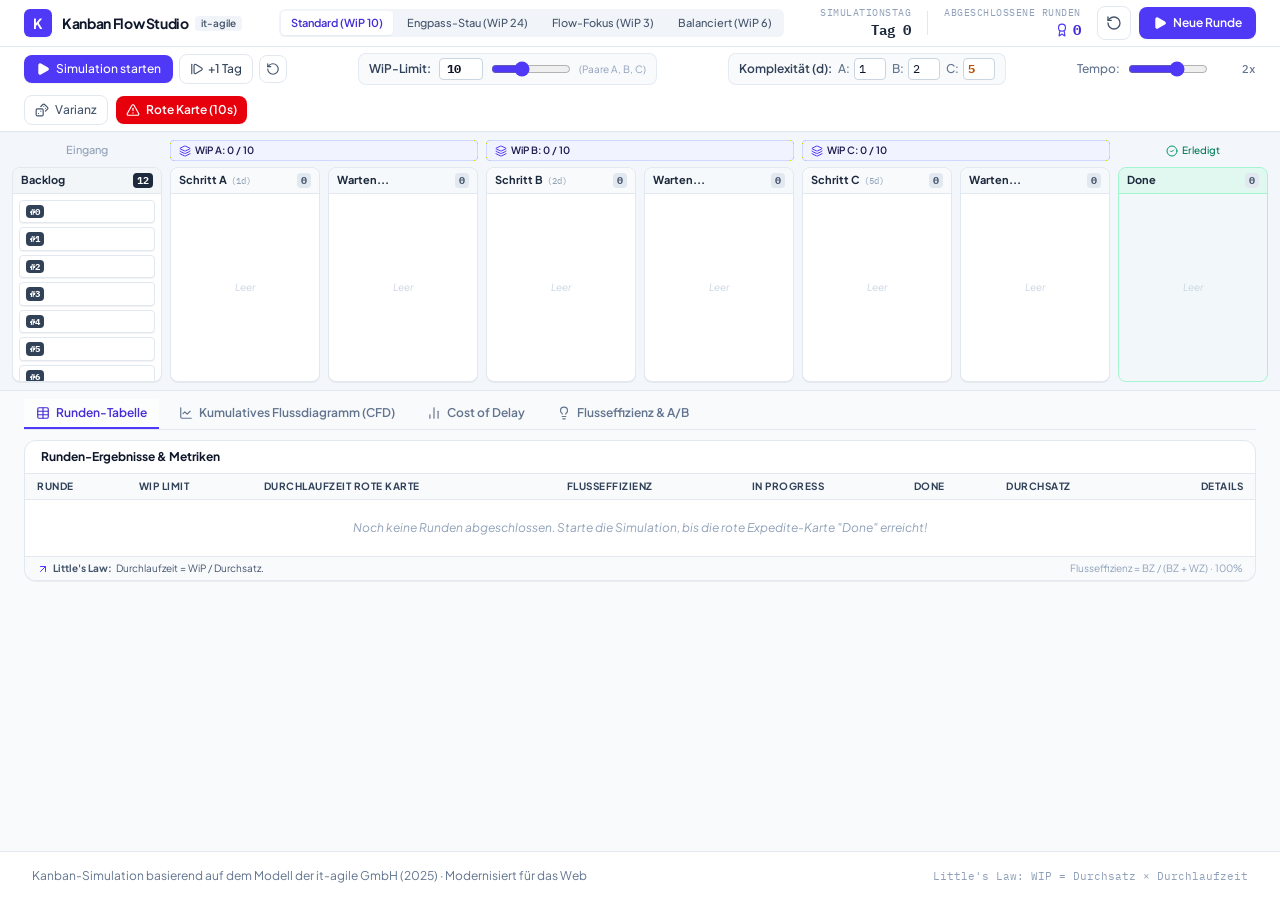
==== docs/index.html @ 76e7fc2c "feat: initialize project structure and documentation - Add implementation plan for Kanban Flow Simul" ====
<!doctype html>
<html lang="de">
  <head>
    <meta charset="UTF-8" />
    <meta name="viewport" content="width=device-width, initial-scale=1.0" />
    <title>Kanban Flow Studio</title>
    <meta name="description" content="Interaktive Kanban-Simulation und Flow-Analytics mit animiertem Board, CFD-Diagramm, Flusseffizienz und A/B-Rundenvergleich." />
    <meta property="og:title" content="Kanban Flow Studio" />
    <meta property="og:description" content="Interaktive Kanban-Simulation und Flow-Analytics mit animiertem Board, CFD-Diagramm, Flusseffizienz und A/B-Rundenvergleich." />
    <meta property="og:type" content="website" />
    <meta name="twitter:card" content="summary_large_image" />
    <link rel="preconnect" href="https://fonts.googleapis.com">
    <link rel="preconnect" href="https://fonts.gstatic.com" crossorigin>
    <link href="https://fonts.googleapis.com/css2?family=IBM+Plex+Mono:wght@400;500;600&family=Plus+Jakarta+Sans:wght@400;500;600;700&display=swap" rel="stylesheet">
    <script type="module" crossorigin src="./assets/index-CrjlhOkF.js"></script>
    <link rel="stylesheet" crossorigin href="./assets/index-DwfSvAIp.css">
  </head>
  <body class="bg-slate-50 text-slate-900 font-sans antialiased selection:bg-indigo-100 selection:text-indigo-900">
    <div id="root"></div>
  </body>
</html>
---- docs/assets/index-DwfSvAIp.css ----
/*! tailwindcss v4.3.5 | MIT License | https://tailwindcss.com */
@layer properties{@supports (((-webkit-hyphens:none)) and (not (margin-trim:block))) or ((-moz-orient:inline) and (not (color:rgb(from red r g b)))){*,:before,:after,::backdrop{--tw-space-y-reverse:0;--tw-divide-y-reverse:0;--tw-border-style:solid;--tw-gradient-position:initial;--tw-gradient-from:#0000;--tw-gradient-via:#0000;--tw-gradient-to:#0000;--tw-gradient-stops:initial;--tw-gradient-via-stops:initial;--tw-gradient-from-position:0%;--tw-gradient-via-position:50%;--tw-gradient-to-position:100%;--tw-font-weight:initial;--tw-tracking:initial;--tw-ordinal:initial;--tw-slashed-zero:initial;--tw-numeric-figure:initial;--tw-numeric-spacing:initial;--tw-numeric-fraction:initial;--tw-shadow:0 0 #0000;--tw-shadow-color:initial;--tw-shadow-alpha:100%;--tw-inset-shadow:0 0 #0000;--tw-inset-shadow-color:initial;--tw-inset-shadow-alpha:100%;--tw-ring-color:initial;--tw-ring-shadow:0 0 #0000;--tw-inset-ring-color:initial;--tw-inset-ring-shadow:0 0 #0000;--tw-ring-inset:initial;--tw-ring-offset-width:0px;--tw-ring-offset-color:#fff;--tw-ring-offset-shadow:0 0 #0000;--tw-outline-style:solid;--tw-backdrop-blur:initial;--tw-backdrop-brightness:initial;--tw-backdrop-contrast:initial;--tw-backdrop-grayscale:initial;--tw-backdrop-hue-rotate:initial;--tw-backdrop-invert:initial;--tw-backdrop-opacity:initial;--tw-backdrop-saturate:initial;--tw-backdrop-sepia:initial;--tw-duration:initial}}}@layer theme{:root,:host{--font-sans:"Plus Jakarta Sans", system-ui, -apple-system, BlinkMacSystemFont, "Segoe UI", Roboto, sans-serif;--font-mono:"IBM Plex Mono", ui-monospace, SFMono-Regular, Menlo, Monaco, Consolas, monospace;--color-red-50:oklch(97.1% .013 17.38);--color-red-100:oklch(93.6% .032 17.717);--color-red-200:oklch(88.5% .062 18.334);--color-red-300:oklch(80.8% .114 19.571);--color-red-400:oklch(70.4% .191 22.216);--color-red-500:oklch(63.7% .237 25.331);--color-red-600:oklch(57.7% .245 27.325);--color-red-700:oklch(50.5% .213 27.518);--color-red-800:oklch(44.4% .177 26.899);--color-red-900:oklch(39.6% .141 25.723);--color-red-950:oklch(25.8% .092 26.042);--color-amber-50:oklch(98.7% .022 95.277);--color-amber-100:oklch(96.2% .059 95.617);--color-amber-400:oklch(82.8% .189 84.429);--color-amber-500:oklch(76.9% .188 70.08);--color-amber-600:oklch(66.6% .179 58.318);--color-amber-700:oklch(55.5% .163 48.998);--color-amber-800:oklch(47.3% .137 46.201);--color-amber-950:oklch(27.9% .077 45.635);--color-emerald-50:oklch(97.9% .021 166.113);--color-emerald-100:oklch(95% .052 163.051);--color-emerald-200:oklch(90.5% .093 164.15);--color-emerald-300:oklch(84.5% .143 164.978);--color-emerald-400:oklch(76.5% .177 163.223);--color-emerald-500:oklch(69.6% .17 162.48);--color-emerald-600:oklch(59.6% .145 163.225);--color-emerald-700:oklch(50.8% .118 165.612);--color-emerald-800:oklch(43.2% .095 166.913);--color-emerald-900:oklch(37.8% .077 168.94);--color-emerald-950:oklch(26.2% .051 172.552);--color-blue-50:oklch(97% .014 254.604);--color-blue-900:oklch(37.9% .146 265.522);--color-indigo-50:oklch(96.2% .018 272.314);--color-indigo-100:oklch(93% .034 272.788);--color-indigo-200:oklch(87% .065 274.039);--color-indigo-300:oklch(78.5% .115 274.713);--color-indigo-500:oklch(58.5% .233 277.117);--color-indigo-600:oklch(51.1% .262 276.966);--color-indigo-700:oklch(45.7% .24 277.023);--color-indigo-800:oklch(39.8% .195 277.366);--color-indigo-900:oklch(35.9% .144 278.697);--color-indigo-950:oklch(25.7% .09 281.288);--color-purple-50:oklch(97.7% .014 308.299);--color-purple-300:oklch(82.7% .119 306.383);--color-purple-700:oklch(49.6% .265 301.924);--color-slate-50:oklch(98.4% .003 247.858);--color-slate-100:oklch(96.8% .007 247.896);--color-slate-200:oklch(92.9% .013 255.508);--color-slate-300:oklch(86.9% .022 252.894);--color-slate-400:oklch(70.4% .04 256.788);--color-slate-500:oklch(55.4% .046 257.417);--color-slate-600:oklch(44.6% .043 257.281);--color-slate-700:oklch(37.2% .044 257.287);--color-slate-800:oklch(27.9% .041 260.031);--color-slate-900:oklch(20.8% .042 265.755);--color-white:#fff;--spacing:.25rem;--container-7xl:80rem;--text-xs:.75rem;--text-xs--line-height:calc(1 / .75);--text-sm:.875rem;--text-sm--line-height:calc(1.25 / .875);--text-2xl:1.5rem;--text-2xl--line-height:calc(2 / 1.5);--font-weight-normal:400;--font-weight-medium:500;--font-weight-semibold:600;--font-weight-bold:700;--tracking-tight:-.025em;--tracking-wider:.05em;--radius-xs:.125rem;--radius-sm:.25rem;--radius-md:.375rem;--radius-lg:.5rem;--radius-xl:.75rem;--blur-xs:4px;--default-transition-duration:.15s;--default-transition-timing-function:cubic-bezier(.4, 0, .2, 1);--default-font-family:var(--font-sans);--default-mono-font-family:var(--font-mono)}}@layer base{*,:after,:before,::backdrop{box-sizing:border-box;border:0 solid;margin:0;padding:0}::file-selector-button{box-sizing:border-box;border:0 solid;margin:0;padding:0}html,:host{-webkit-text-size-adjust:100%;tab-size:4;line-height:1.5;font-family:var(--default-font-family,-apple-system, BlinkMacSystemFont, "Segoe UI", Roboto, "Helvetica Neue", "Noto Sans", Arial, sans-serif, "Apple Color Emoji", "Segoe UI Emoji", "Segoe UI Symbol", "Noto Color Emoji");font-feature-settings:var(--default-font-feature-settings,normal);font-variation-settings:var(--default-font-variation-settings,normal);-webkit-tap-highlight-color:transparent}hr{height:0;color:inherit;border-top-width:1px}abbr:where([title]){-webkit-text-decoration:underline dotted;text-decoration:underline dotted}h1,h2,h3,h4,h5,h6{font-size:inherit;font-weight:inherit}a{color:inherit;-webkit-text-decoration:inherit;-webkit-text-decoration:inherit;-webkit-text-decoration:inherit;-webkit-text-decoration:inherit;text-decoration:inherit}b,strong{font-weight:bolder}code,kbd,samp,pre{font-family:var(--default-mono-font-family,ui-monospace, SFMono-Regular, Menlo, Monaco, Consolas, "Liberation Mono", "Courier New", monospace);font-feature-settings:var(--default-mono-font-feature-settings,normal);font-variation-settings:var(--default-mono-font-variation-settings,normal);font-size:1em}small{font-size:80%}sub,sup{vertical-align:baseline;font-size:75%;line-height:0;position:relative}sub{bottom:-.25em}sup{top:-.5em}table{text-indent:0;border-color:inherit;border-collapse:collapse}:-moz-focusring:where(:not(iframe)){outline:auto}progress{vertical-align:baseline}summary{display:list-item}ol,ul,menu{list-style:none}img,svg,video,canvas,audio,iframe,embed,object{vertical-align:middle;display:block}img,video{max-width:100%;height:auto}button,input,select,optgroup,textarea{font:inherit;font-feature-settings:inherit;font-variation-settings:inherit;letter-spacing:inherit;color:inherit;opacity:1;background-color:#0000;border-radius:0}::file-selector-button{font:inherit;font-feature-settings:inherit;font-variation-settings:inherit;letter-spacing:inherit;color:inherit;opacity:1;background-color:#0000;border-radius:0}:where(select:is([multiple],[size])) optgroup{font-weight:bolder}:where(select:is([multiple],[size])) optgroup option{padding-inline-start:20px}::file-selector-button{margin-inline-end:4px}::placeholder{opacity:1}@supports (not ((-webkit-appearance:-apple-pay-button))) or (contain-intrinsic-size:1px){::placeholder{color:currentColor}@supports (color:color-mix(in lab, red, red)){::placeholder{color:color-mix(in oklab, currentcolor 50%, transparent)}}}textarea{resize:vertical}::-webkit-search-decoration{-webkit-appearance:none}::-webkit-date-and-time-value{min-height:1lh;text-align:inherit}::-webkit-datetime-edit{display:inline-flex}::-webkit-datetime-edit-fields-wrapper{padding:0}::-webkit-datetime-edit{padding-block:0}::-webkit-datetime-edit-year-field{padding-block:0}::-webkit-datetime-edit-month-field{padding-block:0}::-webkit-datetime-edit-day-field{padding-block:0}::-webkit-datetime-edit-hour-field{padding-block:0}::-webkit-datetime-edit-minute-field{padding-block:0}::-webkit-datetime-edit-second-field{padding-block:0}::-webkit-datetime-edit-millisecond-field{padding-block:0}::-webkit-datetime-edit-meridiem-field{padding-block:0}::-webkit-calendar-picker-indicator{line-height:1}:-moz-ui-invalid{box-shadow:none}button,input:where([type=button],[type=reset],[type=submit]){appearance:button}::file-selector-button{appearance:button}::-webkit-inner-spin-button{height:auto}::-webkit-outer-spin-button{height:auto}[hidden]:where(:not([hidden=until-found])){display:none!important}}@layer components;@layer utilities{.pointer-events-none{pointer-events:none}.absolute{position:absolute}.relative{position:relative}.sticky{position:sticky}.top-0{top:0}.top-2{top:calc(var(--spacing) * 2)}.right-4{right:calc(var(--spacing) * 4)}.isolate{isolation:isolate}.col-span-2{grid-column:span 2/span 2}.mx-auto{margin-inline:auto}.my-1\.5{margin-block:calc(var(--spacing) * 1.5)}.my-2{margin-block:calc(var(--spacing) * 2)}.mt-0\.5{margin-top:calc(var(--spacing) * .5)}.mt-1\.5{margin-top:calc(var(--spacing) * 1.5)}.mt-2{margin-top:calc(var(--spacing) * 2)}.mt-2\.5{margin-top:calc(var(--spacing) * 2.5)}.mt-3{margin-top:calc(var(--spacing) * 3)}.mt-4{margin-top:calc(var(--spacing) * 4)}.mt-auto{margin-top:auto}.mr-1{margin-right:var(--spacing)}.mb-1{margin-bottom:var(--spacing)}.mb-1\.5{margin-bottom:calc(var(--spacing) * 1.5)}.mb-2{margin-bottom:calc(var(--spacing) * 2)}.mb-3{margin-bottom:calc(var(--spacing) * 3)}.mb-4{margin-bottom:calc(var(--spacing) * 4)}.ml-0\.5{margin-left:calc(var(--spacing) * .5)}.ml-2{margin-left:calc(var(--spacing) * 2)}.block{display:block}.contents{display:contents}.flex{display:flex}.grid{display:grid}.hidden{display:none}.inline-block{display:inline-block}.table{display:table}.h-1{height:var(--spacing)}.h-2{height:calc(var(--spacing) * 2)}.h-2\.5{height:calc(var(--spacing) * 2.5)}.h-3{height:calc(var(--spacing) * 3)}.h-3\.5{height:calc(var(--spacing) * 3.5)}.h-4{height:calc(var(--spacing) * 4)}.h-6{height:calc(var(--spacing) * 6)}.h-7{height:calc(var(--spacing) * 7)}.h-\[215px\]{height:215px}.h-auto{height:auto}.h-full{height:100%}.max-h-\[190px\]{max-height:190px}.min-h-screen{min-height:100vh}.w-2{width:calc(var(--spacing) * 2)}.w-2\.5{width:calc(var(--spacing) * 2.5)}.w-3{width:calc(var(--spacing) * 3)}.w-3\.5{width:calc(var(--spacing) * 3.5)}.w-4{width:calc(var(--spacing) * 4)}.w-7{width:calc(var(--spacing) * 7)}.w-8{width:calc(var(--spacing) * 8)}.w-10{width:calc(var(--spacing) * 10)}.w-11{width:calc(var(--spacing) * 11)}.w-16{width:calc(var(--spacing) * 16)}.w-20{width:calc(var(--spacing) * 20)}.w-full{width:100%}.w-px{width:1px}.max-w-7xl{max-width:var(--container-7xl)}.min-w-\[650px\]{min-width:650px}.min-w-\[980px\]{min-width:980px}.flex-1{flex:1}.shrink-0{flex-shrink:0}.border-collapse{border-collapse:collapse}.cursor-crosshair{cursor:crosshair}.cursor-pointer{cursor:pointer}.grid-cols-1{grid-template-columns:repeat(1,minmax(0,1fr))}.grid-cols-2{grid-template-columns:repeat(2,minmax(0,1fr))}.grid-cols-8{grid-template-columns:repeat(8,minmax(0,1fr))}.flex-col{flex-direction:column}.flex-wrap{flex-wrap:wrap}.items-center{align-items:center}.items-start{align-items:flex-start}.justify-between{justify-content:space-between}.justify-center{justify-content:center}.justify-end{justify-content:flex-end}.gap-0\.5{gap:calc(var(--spacing) * .5)}.gap-1{gap:var(--spacing)}.gap-1\.5{gap:calc(var(--spacing) * 1.5)}.gap-2{gap:calc(var(--spacing) * 2)}.gap-2\.5{gap:calc(var(--spacing) * 2.5)}.gap-3{gap:calc(var(--spacing) * 3)}.gap-4{gap:calc(var(--spacing) * 4)}:where(.space-y-0\.5>:not(:last-child)){--tw-space-y-reverse:0;margin-block-start:calc(calc(var(--spacing) * .5) * var(--tw-space-y-reverse));margin-block-end:calc(calc(var(--spacing) * .5) * calc(1 - var(--tw-space-y-reverse)))}:where(.space-y-1>:not(:last-child)){--tw-space-y-reverse:0;margin-block-start:calc(var(--spacing) * var(--tw-space-y-reverse));margin-block-end:calc(var(--spacing) * calc(1 - var(--tw-space-y-reverse)))}:where(.space-y-1\.5>:not(:last-child)){--tw-space-y-reverse:0;margin-block-start:calc(calc(var(--spacing) * 1.5) * var(--tw-space-y-reverse));margin-block-end:calc(calc(var(--spacing) * 1.5) * calc(1 - var(--tw-space-y-reverse)))}:where(.space-y-3>:not(:last-child)){--tw-space-y-reverse:0;margin-block-start:calc(calc(var(--spacing) * 3) * var(--tw-space-y-reverse));margin-block-end:calc(calc(var(--spacing) * 3) * calc(1 - var(--tw-space-y-reverse)))}:where(.space-y-4>:not(:last-child)){--tw-space-y-reverse:0;margin-block-start:calc(calc(var(--spacing) * 4) * var(--tw-space-y-reverse));margin-block-end:calc(calc(var(--spacing) * 4) * calc(1 - var(--tw-space-y-reverse)))}:where(.divide-y>:not(:last-child)){--tw-divide-y-reverse:0;border-bottom-style:var(--tw-border-style);border-top-style:var(--tw-border-style);border-top-width:calc(1px * var(--tw-divide-y-reverse));border-bottom-width:calc(1px * calc(1 - var(--tw-divide-y-reverse)))}:where(.divide-slate-100>:not(:last-child)){border-color:var(--color-slate-100)}.truncate{text-overflow:ellipsis;white-space:nowrap;overflow:hidden}.overflow-hidden{overflow:hidden}.overflow-x-auto{overflow-x:auto}.overflow-y-auto{overflow-y:auto}.rounded{border-radius:.25rem}.rounded-full{border-radius:2147483647px}.rounded-lg{border-radius:var(--radius-lg)}.rounded-md{border-radius:var(--radius-md)}.rounded-sm{border-radius:var(--radius-sm)}.rounded-xl{border-radius:var(--radius-xl)}.rounded-xs{border-radius:var(--radius-xs)}.border{border-style:var(--tw-border-style);border-width:1px}.border-t{border-top-style:var(--tw-border-style);border-top-width:1px}.border-b{border-bottom-style:var(--tw-border-style);border-bottom-width:1px}.border-b-2{border-bottom-style:var(--tw-border-style);border-bottom-width:2px}.border-\[\#3B82F6\]\/60{border-color:oklab(62.3083% -.0332476 -.185052/.6)}.border-\[\#10B981\]\/60{border-color:oklab(69.5873% -.142158 .0448781/.6)}.border-\[\#6366F1\]\/60{border-color:oklab(58.5404% .0252827 -.202483/.6)}.border-\[\#A5B4FC\]{border-color:#a5b4fc}.border-\[\#EF4444\]\/60{border-color:oklab(63.6834% .187864 .0889286/.6)}.border-\[\#F59E0B\]\/60{border-color:oklab(76.8591% .0560995 .154808/.6)}.border-\[\#FCD34D\]{border-color:#fcd34d}.border-amber-400{border-color:var(--color-amber-400)}.border-emerald-200{border-color:var(--color-emerald-200)}.border-emerald-200\/60{border-color:#a4f4cf99}@supports (color:color-mix(in lab, red, red)){.border-emerald-200\/60{border-color:color-mix(in oklab, var(--color-emerald-200) 60%, transparent)}}.border-emerald-500{border-color:var(--color-emerald-500)}.border-indigo-100{border-color:var(--color-indigo-100)}.border-indigo-200\/80{border-color:#c7d2ffcc}@supports (color:color-mix(in lab, red, red)){.border-indigo-200\/80{border-color:color-mix(in oklab, var(--color-indigo-200) 80%, transparent)}}.border-indigo-600{border-color:var(--color-indigo-600)}.border-purple-300{border-color:var(--color-purple-300)}.border-red-200{border-color:var(--color-red-200)}.border-red-200\/60{border-color:#ffcaca99}@supports (color:color-mix(in lab, red, red)){.border-red-200\/60{border-color:color-mix(in oklab, var(--color-red-200) 60%, transparent)}}.border-red-500{border-color:var(--color-red-500)}.border-slate-200{border-color:var(--color-slate-200)}.border-slate-200\/80{border-color:#e2e8f0cc}@supports (color:color-mix(in lab, red, red)){.border-slate-200\/80{border-color:color-mix(in oklab, var(--color-slate-200) 80%, transparent)}}.border-slate-300{border-color:var(--color-slate-300)}.border-slate-700{border-color:var(--color-slate-700)}.border-transparent{border-color:#0000}.bg-\[\#3B82F6\]{background-color:#3b82f6}.bg-\[\#10B981\]{background-color:#10b981}.bg-\[\#6366F1\]{background-color:#6366f1}.bg-\[\#A5B4FC\]{background-color:#a5b4fc}.bg-\[\#EEF2FF\]\/60{background-color:oklab(96.1905% .000724435 -.0179189/.6)}.bg-\[\#EF4444\]{background-color:#ef4444}.bg-\[\#F59E0B\]{background-color:#f59e0b}.bg-\[\#FCD34D\]{background-color:#fcd34d}.bg-\[\#FEF3C7\]\/60{background-color:oklab(96.1896% -.00568002 .0577484/.6)}.bg-amber-50\/30{background-color:#fffbeb4d}@supports (color:color-mix(in lab, red, red)){.bg-amber-50\/30{background-color:color-mix(in oklab, var(--color-amber-50) 30%, transparent)}}.bg-amber-50\/60{background-color:#fffbeb99}@supports (color:color-mix(in lab, red, red)){.bg-amber-50\/60{background-color:color-mix(in oklab, var(--color-amber-50) 60%, transparent)}}.bg-amber-100{background-color:var(--color-amber-100)}.bg-amber-500{background-color:var(--color-amber-500)}.bg-amber-600{background-color:var(--color-amber-600)}.bg-amber-800{background-color:var(--color-amber-800)}.bg-amber-950{background-color:var(--color-amber-950)}.bg-blue-50\/60{background-color:#eff6ff99}@supports (color:color-mix(in lab, red, red)){.bg-blue-50\/60{background-color:color-mix(in oklab, var(--color-blue-50) 60%, transparent)}}.bg-blue-900{background-color:var(--color-blue-900)}.bg-emerald-50\/20{background-color:#ecfdf533}@supports (color:color-mix(in lab, red, red)){.bg-emerald-50\/20{background-color:color-mix(in oklab, var(--color-emerald-50) 20%, transparent)}}.bg-emerald-50\/40{background-color:#ecfdf566}@supports (color:color-mix(in lab, red, red)){.bg-emerald-50\/40{background-color:color-mix(in oklab, var(--color-emerald-50) 40%, transparent)}}.bg-emerald-50\/50{background-color:#ecfdf580}@supports (color:color-mix(in lab, red, red)){.bg-emerald-50\/50{background-color:color-mix(in oklab, var(--color-emerald-50) 50%, transparent)}}.bg-emerald-50\/60{background-color:#ecfdf599}@supports (color:color-mix(in lab, red, red)){.bg-emerald-50\/60{background-color:color-mix(in oklab, var(--color-emerald-50) 60%, transparent)}}.bg-emerald-50\/90{background-color:#ecfdf5e6}@supports (color:color-mix(in lab, red, red)){.bg-emerald-50\/90{background-color:color-mix(in oklab, var(--color-emerald-50) 90%, transparent)}}.bg-emerald-100{background-color:var(--color-emerald-100)}.bg-emerald-100\/50{background-color:#d0fae580}@supports (color:color-mix(in lab, red, red)){.bg-emerald-100\/50{background-color:color-mix(in oklab, var(--color-emerald-100) 50%, transparent)}}.bg-emerald-600{background-color:var(--color-emerald-600)}.bg-emerald-950{background-color:var(--color-emerald-950)}.bg-indigo-50\/60{background-color:#eef2ff99}@supports (color:color-mix(in lab, red, red)){.bg-indigo-50\/60{background-color:color-mix(in oklab, var(--color-indigo-50) 60%, transparent)}}.bg-indigo-50\/70{background-color:#eef2ffb3}@supports (color:color-mix(in lab, red, red)){.bg-indigo-50\/70{background-color:color-mix(in oklab, var(--color-indigo-50) 70%, transparent)}}.bg-indigo-100{background-color:var(--color-indigo-100)}.bg-indigo-500{background-color:var(--color-indigo-500)}.bg-indigo-600{background-color:var(--color-indigo-600)}.bg-indigo-800{background-color:var(--color-indigo-800)}.bg-indigo-900{background-color:var(--color-indigo-900)}.bg-purple-50{background-color:var(--color-purple-50)}.bg-red-50{background-color:var(--color-red-50)}.bg-red-50\/50{background-color:#fef2f280}@supports (color:color-mix(in lab, red, red)){.bg-red-50\/50{background-color:color-mix(in oklab, var(--color-red-50) 50%, transparent)}}.bg-red-50\/60{background-color:#fef2f299}@supports (color:color-mix(in lab, red, red)){.bg-red-50\/60{background-color:color-mix(in oklab, var(--color-red-50) 60%, transparent)}}.bg-red-50\/90{background-color:#fef2f2e6}@supports (color:color-mix(in lab, red, red)){.bg-red-50\/90{background-color:color-mix(in oklab, var(--color-red-50) 90%, transparent)}}.bg-red-100{background-color:var(--color-red-100)}.bg-red-600{background-color:var(--color-red-600)}.bg-red-950{background-color:var(--color-red-950)}.bg-slate-50{background-color:var(--color-slate-50)}.bg-slate-50\/60{background-color:#f8fafc99}@supports (color:color-mix(in lab, red, red)){.bg-slate-50\/60{background-color:color-mix(in oklab, var(--color-slate-50) 60%, transparent)}}.bg-slate-100{background-color:var(--color-slate-100)}.bg-slate-100\/60{background-color:#f1f5f999}@supports (color:color-mix(in lab, red, red)){.bg-slate-100\/60{background-color:color-mix(in oklab, var(--color-slate-100) 60%, transparent)}}.bg-slate-100\/70{background-color:#f1f5f9b3}@supports (color:color-mix(in lab, red, red)){.bg-slate-100\/70{background-color:color-mix(in oklab, var(--color-slate-100) 70%, transparent)}}.bg-slate-100\/75{background-color:#f1f5f9bf}@supports (color:color-mix(in lab, red, red)){.bg-slate-100\/75{background-color:color-mix(in oklab, var(--color-slate-100) 75%, transparent)}}.bg-slate-100\/90{background-color:#f1f5f9e6}@supports (color:color-mix(in lab, red, red)){.bg-slate-100\/90{background-color:color-mix(in oklab, var(--color-slate-100) 90%, transparent)}}.bg-slate-200{background-color:var(--color-slate-200)}.bg-slate-700{background-color:var(--color-slate-700)}.bg-slate-800{background-color:var(--color-slate-800)}.bg-slate-900\/90{background-color:#0f172be6}@supports (color:color-mix(in lab, red, red)){.bg-slate-900\/90{background-color:color-mix(in oklab, var(--color-slate-900) 90%, transparent)}}.bg-white{background-color:var(--color-white)}.bg-white\/60{background-color:#fff9}@supports (color:color-mix(in lab, red, red)){.bg-white\/60{background-color:color-mix(in oklab, var(--color-white) 60%, transparent)}}.bg-gradient-to-br{--tw-gradient-position:to bottom right in oklab;background-image:linear-gradient(var(--tw-gradient-stops))}.from-indigo-50\/40{--tw-gradient-from:#eef2ff66}@supports (color:color-mix(in lab, red, red)){.from-indigo-50\/40{--tw-gradient-from:color-mix(in oklab, var(--color-indigo-50) 40%, transparent)}}.from-indigo-50\/40{--tw-gradient-stops:var(--tw-gradient-via-stops,var(--tw-gradient-position), var(--tw-gradient-from) var(--tw-gradient-from-position), var(--tw-gradient-to) var(--tw-gradient-to-position))}.to-white{--tw-gradient-to:var(--color-white);--tw-gradient-stops:var(--tw-gradient-via-stops,var(--tw-gradient-position), var(--tw-gradient-from) var(--tw-gradient-from-position), var(--tw-gradient-to) var(--tw-gradient-to-position))}.fill-current{fill:currentColor}.fill-red-600{fill:var(--color-red-600)}.fill-slate-400{fill:var(--color-slate-400)}.fill-slate-500{fill:var(--color-slate-500)}.p-0\.5{padding:calc(var(--spacing) * .5)}.p-1{padding:var(--spacing)}.p-1\.5{padding:calc(var(--spacing) * 1.5)}.p-2{padding:calc(var(--spacing) * 2)}.p-2\.5{padding:calc(var(--spacing) * 2.5)}.p-3{padding:calc(var(--spacing) * 3)}.p-3\.5{padding:calc(var(--spacing) * 3.5)}.p-4{padding:calc(var(--spacing) * 4)}.p-5{padding:calc(var(--spacing) * 5)}.p-8{padding:calc(var(--spacing) * 8)}.px-1{padding-inline:var(--spacing)}.px-1\.5{padding-inline:calc(var(--spacing) * 1.5)}.px-2{padding-inline:calc(var(--spacing) * 2)}.px-2\.5{padding-inline:calc(var(--spacing) * 2.5)}.px-3{padding-inline:calc(var(--spacing) * 3)}.px-3\.5{padding-inline:calc(var(--spacing) * 3.5)}.px-4{padding-inline:calc(var(--spacing) * 4)}.py-0\.5{padding-block:calc(var(--spacing) * .5)}.py-1{padding-block:var(--spacing)}.py-1\.5{padding-block:calc(var(--spacing) * 1.5)}.py-2{padding-block:calc(var(--spacing) * 2)}.py-4{padding-block:calc(var(--spacing) * 4)}.py-5{padding-block:calc(var(--spacing) * 5)}.py-6{padding-block:calc(var(--spacing) * 6)}.pt-1{padding-top:var(--spacing)}.pt-2{padding-top:calc(var(--spacing) * 2)}.pb-1{padding-bottom:var(--spacing)}.text-center{text-align:center}.text-left{text-align:left}.text-right{text-align:right}.font-mono{font-family:var(--font-mono)}.font-sans{font-family:var(--font-sans)}.text-2xl{font-size:var(--text-2xl);line-height:var(--tw-leading,var(--text-2xl--line-height))}.text-sm{font-size:var(--text-sm);line-height:var(--tw-leading,var(--text-sm--line-height))}.text-xs{font-size:var(--text-xs);line-height:var(--tw-leading,var(--text-xs--line-height))}.text-\[8px\]{font-size:8px}.text-\[9px\]{font-size:9px}.text-\[10px\]{font-size:10px}.text-\[11px\]{font-size:11px}.font-bold{--tw-font-weight:var(--font-weight-bold);font-weight:var(--font-weight-bold)}.font-medium{--tw-font-weight:var(--font-weight-medium);font-weight:var(--font-weight-medium)}.font-normal{--tw-font-weight:var(--font-weight-normal);font-weight:var(--font-weight-normal)}.font-semibold{--tw-font-weight:var(--font-weight-semibold);font-weight:var(--font-weight-semibold)}.tracking-tight{--tw-tracking:var(--tracking-tight);letter-spacing:var(--tracking-tight)}.tracking-wider{--tw-tracking:var(--tracking-wider);letter-spacing:var(--tracking-wider)}.whitespace-nowrap{white-space:nowrap}.text-amber-400{color:var(--color-amber-400)}.text-amber-500{color:var(--color-amber-500)}.text-amber-700{color:var(--color-amber-700)}.text-amber-800{color:var(--color-amber-800)}.text-amber-950{color:var(--color-amber-950)}.text-emerald-400{color:var(--color-emerald-400)}.text-emerald-600{color:var(--color-emerald-600)}.text-emerald-700{color:var(--color-emerald-700)}.text-emerald-800{color:var(--color-emerald-800)}.text-emerald-900{color:var(--color-emerald-900)}.text-emerald-950{color:var(--color-emerald-950)}.text-indigo-300{color:var(--color-indigo-300)}.text-indigo-600{color:var(--color-indigo-600)}.text-indigo-700{color:var(--color-indigo-700)}.text-indigo-800{color:var(--color-indigo-800)}.text-indigo-950{color:var(--color-indigo-950)}.text-purple-700{color:var(--color-purple-700)}.text-red-400{color:var(--color-red-400)}.text-red-600{color:var(--color-red-600)}.text-red-700{color:var(--color-red-700)}.text-red-800{color:var(--color-red-800)}.text-red-900{color:var(--color-red-900)}.text-red-950{color:var(--color-red-950)}.text-slate-300{color:var(--color-slate-300)}.text-slate-400{color:var(--color-slate-400)}.text-slate-500{color:var(--color-slate-500)}.text-slate-600{color:var(--color-slate-600)}.text-slate-700{color:var(--color-slate-700)}.text-slate-800{color:var(--color-slate-800)}.text-slate-900{color:var(--color-slate-900)}.text-white{color:var(--color-white)}.uppercase{text-transform:uppercase}.italic{font-style:italic}.tabular-nums{--tw-numeric-spacing:tabular-nums;font-variant-numeric:var(--tw-ordinal, ) var(--tw-slashed-zero, ) var(--tw-numeric-figure, ) var(--tw-numeric-spacing, ) var(--tw-numeric-fraction, )}.antialiased{-webkit-font-smoothing:antialiased;-moz-osx-font-smoothing:grayscale}.accent-indigo-600{accent-color:var(--color-indigo-600)}.opacity-80{opacity:.8}.shadow{--tw-shadow:0 1px 3px 0 var(--tw-shadow-color,#0000001a), 0 1px 2px -1px var(--tw-shadow-color,#0000001a);box-shadow:var(--tw-inset-shadow), var(--tw-inset-ring-shadow), var(--tw-ring-offset-shadow), var(--tw-ring-shadow), var(--tw-shadow)}.shadow-2xs{--tw-shadow:0 1px var(--tw-shadow-color,#0000000d);box-shadow:var(--tw-inset-shadow), var(--tw-inset-ring-shadow), var(--tw-ring-offset-shadow), var(--tw-ring-shadow), var(--tw-shadow)}.shadow-lg{--tw-shadow:0 10px 15px -3px var(--tw-shadow-color,#0000001a), 0 4px 6px -4px var(--tw-shadow-color,#0000001a);box-shadow:var(--tw-inset-shadow), var(--tw-inset-ring-shadow), var(--tw-ring-offset-shadow), var(--tw-ring-shadow), var(--tw-shadow)}.shadow-xs{--tw-shadow:0 1px 2px 0 var(--tw-shadow-color,#0000000d);box-shadow:var(--tw-inset-shadow), var(--tw-inset-ring-shadow), var(--tw-ring-offset-shadow), var(--tw-ring-shadow), var(--tw-shadow)}.ring-1{--tw-ring-shadow:var(--tw-ring-inset, ) 0 0 0 calc(1px + var(--tw-ring-offset-width)) var(--tw-ring-color,currentcolor);box-shadow:var(--tw-inset-shadow), var(--tw-inset-ring-shadow), var(--tw-ring-offset-shadow), var(--tw-ring-shadow), var(--tw-shadow)}.ring-2{--tw-ring-shadow:var(--tw-ring-inset, ) 0 0 0 calc(2px + var(--tw-ring-offset-width)) var(--tw-ring-color,currentcolor);box-shadow:var(--tw-inset-shadow), var(--tw-inset-ring-shadow), var(--tw-ring-offset-shadow), var(--tw-ring-shadow), var(--tw-shadow)}.ring-emerald-400{--tw-ring-color:var(--color-emerald-400)}.ring-red-400{--tw-ring-color:var(--color-red-400)}.outline{outline-style:var(--tw-outline-style);outline-width:1px}.backdrop-blur-xs{--tw-backdrop-blur:blur(var(--blur-xs));-webkit-backdrop-filter:var(--tw-backdrop-blur, ) var(--tw-backdrop-brightness, ) var(--tw-backdrop-contrast, ) var(--tw-backdrop-grayscale, ) var(--tw-backdrop-hue-rotate, ) var(--tw-backdrop-invert, ) var(--tw-backdrop-opacity, ) var(--tw-backdrop-saturate, ) var(--tw-backdrop-sepia, );backdrop-filter:var(--tw-backdrop-blur, ) var(--tw-backdrop-brightness, ) var(--tw-backdrop-contrast, ) var(--tw-backdrop-grayscale, ) var(--tw-backdrop-hue-rotate, ) var(--tw-backdrop-invert, ) var(--tw-backdrop-opacity, ) var(--tw-backdrop-saturate, ) var(--tw-backdrop-sepia, )}.transition-all{transition-property:all;transition-timing-function:var(--tw-ease,var(--default-transition-timing-function));transition-duration:var(--tw-duration,var(--default-transition-duration))}.transition-colors{transition-property:color,background-color,border-color,outline-color,text-decoration-color,fill,stroke,--tw-gradient-from,--tw-gradient-via,--tw-gradient-to;transition-timing-function:var(--tw-ease,var(--default-transition-timing-function));transition-duration:var(--tw-duration,var(--default-transition-duration))}.transition-opacity{transition-property:opacity;transition-timing-function:var(--tw-ease,var(--default-transition-timing-function));transition-duration:var(--tw-duration,var(--default-transition-duration))}.duration-200{--tw-duration:.2s;transition-duration:.2s}.duration-300{--tw-duration:.3s;transition-duration:.3s}.select-none{-webkit-user-select:none;user-select:none}.selection\:bg-indigo-100 ::selection{background-color:var(--color-indigo-100)}.selection\:bg-indigo-100::selection{background-color:var(--color-indigo-100)}.selection\:text-indigo-900 ::selection{color:var(--color-indigo-900)}.selection\:text-indigo-900::selection{color:var(--color-indigo-900)}@media (hover:hover){.hover\:border-emerald-300:hover{border-color:var(--color-emerald-300)}.hover\:border-red-200:hover{border-color:var(--color-red-200)}.hover\:border-red-300:hover{border-color:var(--color-red-300)}.hover\:bg-amber-500:hover{background-color:var(--color-amber-500)}.hover\:bg-amber-600:hover{background-color:var(--color-amber-600)}.hover\:bg-emerald-50:hover{background-color:var(--color-emerald-50)}.hover\:bg-indigo-700:hover{background-color:var(--color-indigo-700)}.hover\:bg-red-50:hover{background-color:var(--color-red-50)}.hover\:bg-red-700:hover{background-color:var(--color-red-700)}.hover\:bg-slate-50:hover{background-color:var(--color-slate-50)}.hover\:bg-slate-50\/80:hover{background-color:#f8fafccc}@supports (color:color-mix(in lab, red, red)){.hover\:bg-slate-50\/80:hover{background-color:color-mix(in oklab, var(--color-slate-50) 80%, transparent)}}.hover\:bg-slate-100:hover{background-color:var(--color-slate-100)}.hover\:bg-slate-200:hover{background-color:var(--color-slate-200)}.hover\:text-red-700:hover{color:var(--color-red-700)}.hover\:text-slate-800:hover{color:var(--color-slate-800)}.hover\:text-slate-900:hover{color:var(--color-slate-900)}.hover\:opacity-100:hover{opacity:1}}.focus\:ring-1:focus{--tw-ring-shadow:var(--tw-ring-inset, ) 0 0 0 calc(1px + var(--tw-ring-offset-width)) var(--tw-ring-color,currentcolor);box-shadow:var(--tw-inset-shadow), var(--tw-inset-ring-shadow), var(--tw-ring-offset-shadow), var(--tw-ring-shadow), var(--tw-shadow)}.focus\:ring-indigo-500:focus{--tw-ring-color:var(--color-indigo-500)}.focus\:outline-none:focus{--tw-outline-style:none;outline-style:none}.disabled\:pointer-events-none:disabled{pointer-events:none}.disabled\:opacity-40:disabled{opacity:.4}@media (width>=40rem){.sm\:inline{display:inline}.sm\:w-20{width:calc(var(--spacing) * 20)}.sm\:flex-row{flex-direction:row}.sm\:gap-2{gap:calc(var(--spacing) * 2)}.sm\:px-6{padding-inline:calc(var(--spacing) * 6)}.sm\:text-sm{font-size:var(--text-sm);line-height:var(--tw-leading,var(--text-sm--line-height))}}@media (width>=48rem){.md\:col-span-2{grid-column:span 2/span 2}.md\:grid-cols-2{grid-template-columns:repeat(2,minmax(0,1fr))}.md\:grid-cols-3{grid-template-columns:repeat(3,minmax(0,1fr))}.md\:flex-row{flex-direction:row}.md\:items-center{align-items:center}.md\:justify-between{justify-content:space-between}.md\:justify-end{justify-content:flex-end}}@media (width>=64rem){.lg\:grid-cols-3{grid-template-columns:repeat(3,minmax(0,1fr))}.lg\:px-8{padding-inline:calc(var(--spacing) * 8)}}}::-webkit-scrollbar{width:6px;height:6px}::-webkit-scrollbar-track{background:0 0}::-webkit-scrollbar-thumb{background:#cbd5e1;border-radius:3px}::-webkit-scrollbar-thumb:hover{background:#94a3b8}@property --tw-space-y-reverse{syntax:"*";inherits:false;initial-value:0}@property --tw-divide-y-reverse{syntax:"*";inherits:false;initial-value:0}@property --tw-border-style{syntax:"*";inherits:false;initial-value:solid}@property --tw-gradient-position{syntax:"*";inherits:false}@property --tw-gradient-from{syntax:"<color>";inherits:false;initial-value:#0000}@property --tw-gradient-via{syntax:"<color>";inherits:false;initial-value:#0000}@property --tw-gradient-to{syntax:"<color>";inherits:false;initial-value:#0000}@property --tw-gradient-stops{syntax:"*";inherits:false}@property --tw-gradient-via-stops{syntax:"*";inherits:false}@property --tw-gradient-from-position{syntax:"<length-percentage>";inherits:false;initial-value:0%}@property --tw-gradient-via-position{syntax:"<length-percentage>";inherits:false;initial-value:50%}@property --tw-gradient-to-position{syntax:"<length-percentage>";inherits:false;initial-value:100%}@property --tw-font-weight{syntax:"*";inherits:false}@property --tw-tracking{syntax:"*";inherits:false}@property --tw-ordinal{syntax:"*";inherits:false}@property --tw-slashed-zero{syntax:"*";inherits:false}@property --tw-numeric-figure{syntax:"*";inherits:false}@property --tw-numeric-spacing{syntax:"*";inherits:false}@property --tw-numeric-fraction{syntax:"*";inherits:false}@property --tw-shadow{syntax:"*";inherits:false;initial-value:0 0 #0000}@property --tw-shadow-color{syntax:"*";inherits:false}@property --tw-shadow-alpha{syntax:"<percentage>";inherits:false;initial-value:100%}@property --tw-inset-shadow{syntax:"*";inherits:false;initial-value:0 0 #0000}@property --tw-inset-shadow-color{syntax:"*";inherits:false}@property --tw-inset-shadow-alpha{syntax:"<percentage>";inherits:false;initial-value:100%}@property --tw-ring-color{syntax:"*";inherits:false}@property --tw-ring-shadow{syntax:"*";inherits:false;initial-value:0 0 #0000}@property --tw-inset-ring-color{syntax:"*";inherits:false}@property --tw-inset-ring-shadow{syntax:"*";inherits:false;initial-value:0 0 #0000}@property --tw-ring-inset{syntax:"*";inherits:false}@property --tw-ring-offset-width{syntax:"<length>";inherits:false;initial-value:0}@property --tw-ring-offset-color{syntax:"*";inherits:false;initial-value:#fff}@property --tw-ring-offset-shadow{syntax:"*";inherits:false;initial-value:0 0 #0000}@property --tw-outline-style{syntax:"*";inherits:false;initial-value:solid}@property --tw-backdrop-blur{syntax:"*";inherits:false}@property --tw-backdrop-brightness{syntax:"*";inherits:false}@property --tw-backdrop-contrast{syntax:"*";inherits:false}@property --tw-backdrop-grayscale{syntax:"*";inherits:false}@property --tw-backdrop-hue-rotate{syntax:"*";inherits:false}@property --tw-backdrop-invert{syntax:"*";inherits:false}@property --tw-backdrop-opacity{syntax:"*";inherits:false}@property --tw-backdrop-saturate{syntax:"*";inherits:false}@property --tw-backdrop-sepia{syntax:"*";inherits:false}@property --tw-duration{syntax:"*";inherits:false}
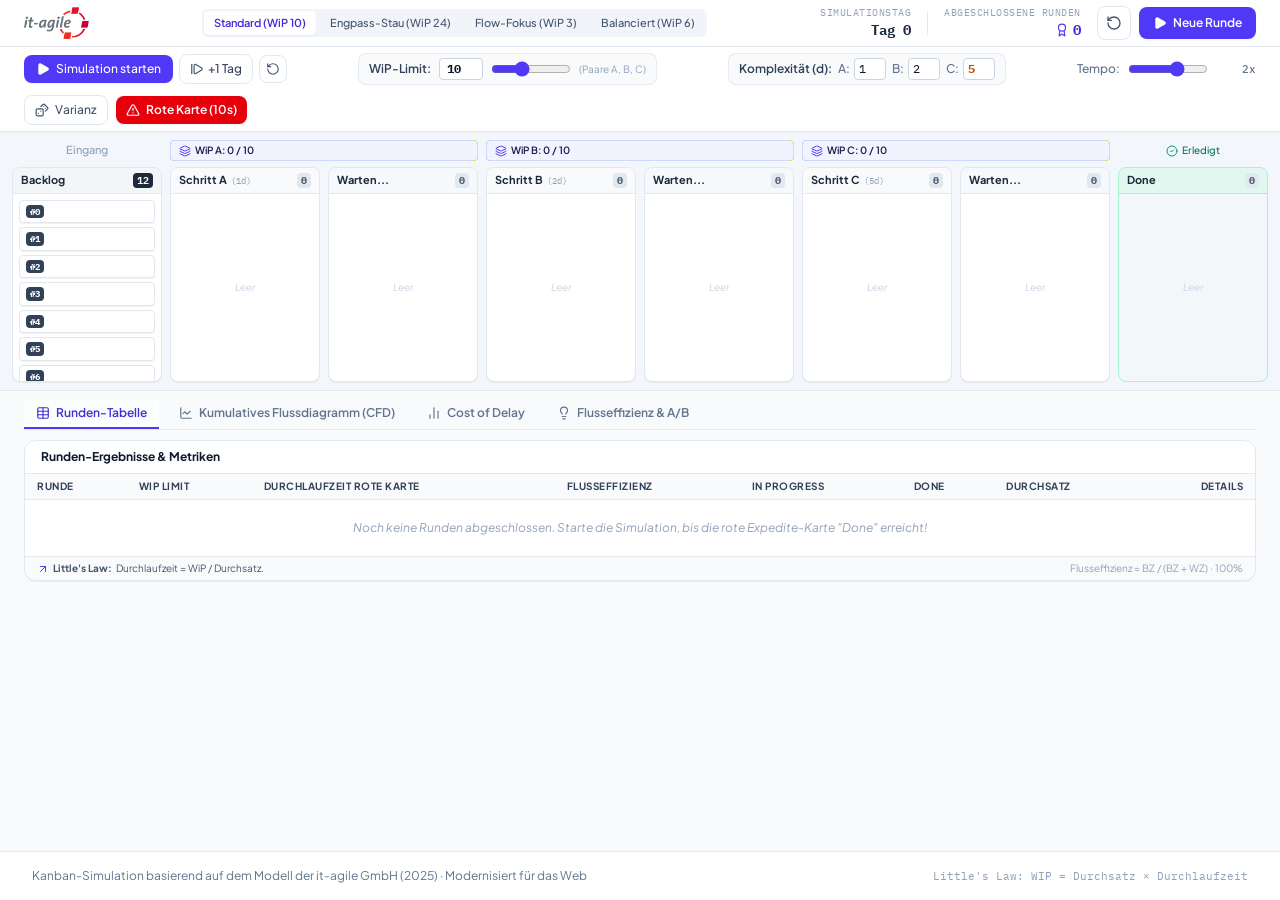
==== commit 307a9c8e: "feat: add historical CFD inspection and update logo - Enable navigation through historical CFD data " ====
--- a/docs/index.html
+++ b/docs/index.html
@@ -12,8 +12,8 @@
     <link rel="preconnect" href="https://fonts.googleapis.com">
     <link rel="preconnect" href="https://fonts.gstatic.com" crossorigin>
     <link href="https://fonts.googleapis.com/css2?family=IBM+Plex+Mono:wght@400;500;600&family=Plus+Jakarta+Sans:wght@400;500;600;700&display=swap" rel="stylesheet">
-    <script type="module" crossorigin src="./assets/index-CrjlhOkF.js"></script>
-    <link rel="stylesheet" crossorigin href="./assets/index-DwfSvAIp.css">
+    <script type="module" crossorigin src="./assets/index-Baeyoy3j.js"></script>
+    <link rel="stylesheet" crossorigin href="./assets/index-Bz3u4ajm.css">
   </head>
   <body class="bg-slate-50 text-slate-900 font-sans antialiased selection:bg-indigo-100 selection:text-indigo-900">
     <div id="root"></div>
--- a/docs/assets/index-Bz3u4ajm.css
+++ b/docs/assets/index-Bz3u4ajm.css
@@ -0,0 +1,2 @@
+/*! tailwindcss v4.3.5 | MIT License | https://tailwindcss.com */
+@layer properties{@supports (((-webkit-hyphens:none)) and (not (margin-trim:block))) or ((-moz-orient:inline) and (not (color:rgb(from red r g b)))){*,:before,:after,::backdrop{--tw-rotate-x:initial;--tw-rotate-y:initial;--tw-rotate-z:initial;--tw-skew-x:initial;--tw-skew-y:initial;--tw-space-y-reverse:0;--tw-divide-y-reverse:0;--tw-border-style:solid;--tw-gradient-position:initial;--tw-gradient-from:#0000;--tw-gradient-via:#0000;--tw-gradient-to:#0000;--tw-gradient-stops:initial;--tw-gradient-via-stops:initial;--tw-gradient-from-position:0%;--tw-gradient-via-position:50%;--tw-gradient-to-position:100%;--tw-font-weight:initial;--tw-tracking:initial;--tw-ordinal:initial;--tw-slashed-zero:initial;--tw-numeric-figure:initial;--tw-numeric-spacing:initial;--tw-numeric-fraction:initial;--tw-shadow:0 0 #0000;--tw-shadow-color:initial;--tw-shadow-alpha:100%;--tw-inset-shadow:0 0 #0000;--tw-inset-shadow-color:initial;--tw-inset-shadow-alpha:100%;--tw-ring-color:initial;--tw-ring-shadow:0 0 #0000;--tw-inset-ring-color:initial;--tw-inset-ring-shadow:0 0 #0000;--tw-ring-inset:initial;--tw-ring-offset-width:0px;--tw-ring-offset-color:#fff;--tw-ring-offset-shadow:0 0 #0000;--tw-outline-style:solid;--tw-blur:initial;--tw-brightness:initial;--tw-contrast:initial;--tw-grayscale:initial;--tw-hue-rotate:initial;--tw-invert:initial;--tw-opacity:initial;--tw-saturate:initial;--tw-sepia:initial;--tw-drop-shadow:initial;--tw-drop-shadow-color:initial;--tw-drop-shadow-alpha:100%;--tw-drop-shadow-size:initial;--tw-backdrop-blur:initial;--tw-backdrop-brightness:initial;--tw-backdrop-contrast:initial;--tw-backdrop-grayscale:initial;--tw-backdrop-hue-rotate:initial;--tw-backdrop-invert:initial;--tw-backdrop-opacity:initial;--tw-backdrop-saturate:initial;--tw-backdrop-sepia:initial;--tw-duration:initial}}}@layer theme{:root,:host{--font-sans:"Plus Jakarta Sans", system-ui, -apple-system, BlinkMacSystemFont, "Segoe UI", Roboto, sans-serif;--font-mono:"IBM Plex Mono", ui-monospace, SFMono-Regular, Menlo, Monaco, Consolas, monospace;--color-red-50:oklch(97.1% .013 17.38);--color-red-100:oklch(93.6% .032 17.717);--color-red-200:oklch(88.5% .062 18.334);--color-red-300:oklch(80.8% .114 19.571);--color-red-400:oklch(70.4% .191 22.216);--color-red-500:oklch(63.7% .237 25.331);--color-red-600:oklch(57.7% .245 27.325);--color-red-700:oklch(50.5% .213 27.518);--color-red-800:oklch(44.4% .177 26.899);--color-red-900:oklch(39.6% .141 25.723);--color-red-950:oklch(25.8% .092 26.042);--color-amber-50:oklch(98.7% .022 95.277);--color-amber-100:oklch(96.2% .059 95.617);--color-amber-400:oklch(82.8% .189 84.429);--color-amber-500:oklch(76.9% .188 70.08);--color-amber-600:oklch(66.6% .179 58.318);--color-amber-700:oklch(55.5% .163 48.998);--color-amber-800:oklch(47.3% .137 46.201);--color-amber-950:oklch(27.9% .077 45.635);--color-emerald-50:oklch(97.9% .021 166.113);--color-emerald-100:oklch(95% .052 163.051);--color-emerald-200:oklch(90.5% .093 164.15);--color-emerald-300:oklch(84.5% .143 164.978);--color-emerald-400:oklch(76.5% .177 163.223);--color-emerald-500:oklch(69.6% .17 162.48);--color-emerald-600:oklch(59.6% .145 163.225);--color-emerald-700:oklch(50.8% .118 165.612);--color-emerald-800:oklch(43.2% .095 166.913);--color-emerald-900:oklch(37.8% .077 168.94);--color-emerald-950:oklch(26.2% .051 172.552);--color-cyan-900:oklch(39.8% .07 227.392);--color-blue-50:oklch(97% .014 254.604);--color-blue-100:oklch(93.2% .032 255.585);--color-blue-600:oklch(54.6% .245 262.881);--color-blue-800:oklch(42.4% .199 265.638);--color-blue-900:oklch(37.9% .146 265.522);--color-indigo-50:oklch(96.2% .018 272.314);--color-indigo-100:oklch(93% .034 272.788);--color-indigo-200:oklch(87% .065 274.039);--color-indigo-300:oklch(78.5% .115 274.713);--color-indigo-500:oklch(58.5% .233 277.117);--color-indigo-600:oklch(51.1% .262 276.966);--color-indigo-700:oklch(45.7% .24 277.023);--color-indigo-800:oklch(39.8% .195 277.366);--color-indigo-900:oklch(35.9% .144 278.697);--color-indigo-950:oklch(25.7% .09 281.288);--color-purple-50:oklch(97.7% .014 308.299);--color-purple-300:oklch(82.7% .119 306.383);--color-purple-700:oklch(49.6% .265 301.924);--color-slate-50:oklch(98.4% .003 247.858);--color-slate-100:oklch(96.8% .007 247.896);--color-slate-200:oklch(92.9% .013 255.508);--color-slate-300:oklch(86.9% .022 252.894);--color-slate-400:oklch(70.4% .04 256.788);--color-slate-500:oklch(55.4% .046 257.417);--color-slate-600:oklch(44.6% .043 257.281);--color-slate-700:oklch(37.2% .044 257.287);--color-slate-800:oklch(27.9% .041 260.031);--color-slate-900:oklch(20.8% .042 265.755);--color-white:#fff;--spacing:.25rem;--container-7xl:80rem;--text-xs:.75rem;--text-xs--line-height:calc(1 / .75);--text-sm:.875rem;--text-sm--line-height:calc(1.25 / .875);--text-2xl:1.5rem;--text-2xl--line-height:calc(2 / 1.5);--font-weight-normal:400;--font-weight-medium:500;--font-weight-semibold:600;--font-weight-bold:700;--tracking-tight:-.025em;--tracking-wider:.05em;--radius-xs:.125rem;--radius-sm:.25rem;--radius-md:.375rem;--radius-lg:.5rem;--radius-xl:.75rem;--blur-xs:4px;--default-transition-duration:.15s;--default-transition-timing-function:cubic-bezier(.4, 0, .2, 1);--default-font-family:var(--font-sans);--default-mono-font-family:var(--font-mono)}}@layer base{*,:after,:before,::backdrop{box-sizing:border-box;border:0 solid;margin:0;padding:0}::file-selector-button{box-sizing:border-box;border:0 solid;margin:0;padding:0}html,:host{-webkit-text-size-adjust:100%;tab-size:4;line-height:1.5;font-family:var(--default-font-family,-apple-system, BlinkMacSystemFont, "Segoe UI", Roboto, "Helvetica Neue", "Noto Sans", Arial, sans-serif, "Apple Color Emoji", "Segoe UI Emoji", "Segoe UI Symbol", "Noto Color Emoji");font-feature-settings:var(--default-font-feature-settings,normal);font-variation-settings:var(--default-font-variation-settings,normal);-webkit-tap-highlight-color:transparent}hr{height:0;color:inherit;border-top-width:1px}abbr:where([title]){-webkit-text-decoration:underline dotted;text-decoration:underline dotted}h1,h2,h3,h4,h5,h6{font-size:inherit;font-weight:inherit}a{color:inherit;-webkit-text-decoration:inherit;-webkit-text-decoration:inherit;-webkit-text-decoration:inherit;-webkit-text-decoration:inherit;text-decoration:inherit}b,strong{font-weight:bolder}code,kbd,samp,pre{font-family:var(--default-mono-font-family,ui-monospace, SFMono-Regular, Menlo, Monaco, Consolas, "Liberation Mono", "Courier New", monospace);font-feature-settings:var(--default-mono-font-feature-settings,normal);font-variation-settings:var(--default-mono-font-variation-settings,normal);font-size:1em}small{font-size:80%}sub,sup{vertical-align:baseline;font-size:75%;line-height:0;position:relative}sub{bottom:-.25em}sup{top:-.5em}table{text-indent:0;border-color:inherit;border-collapse:collapse}:-moz-focusring:where(:not(iframe)){outline:auto}progress{vertical-align:baseline}summary{display:list-item}ol,ul,menu{list-style:none}img,svg,video,canvas,audio,iframe,embed,object{vertical-align:middle;display:block}img,video{max-width:100%;height:auto}button,input,select,optgroup,textarea{font:inherit;font-feature-settings:inherit;font-variation-settings:inherit;letter-spacing:inherit;color:inherit;opacity:1;background-color:#0000;border-radius:0}::file-selector-button{font:inherit;font-feature-settings:inherit;font-variation-settings:inherit;letter-spacing:inherit;color:inherit;opacity:1;background-color:#0000;border-radius:0}:where(select:is([multiple],[size])) optgroup{font-weight:bolder}:where(select:is([multiple],[size])) optgroup option{padding-inline-start:20px}::file-selector-button{margin-inline-end:4px}::placeholder{opacity:1}@supports (not ((-webkit-appearance:-apple-pay-button))) or (contain-intrinsic-size:1px){::placeholder{color:currentColor}@supports (color:color-mix(in lab, red, red)){::placeholder{color:color-mix(in oklab, currentcolor 50%, transparent)}}}textarea{resize:vertical}::-webkit-search-decoration{-webkit-appearance:none}::-webkit-date-and-time-value{min-height:1lh;text-align:inherit}::-webkit-datetime-edit{display:inline-flex}::-webkit-datetime-edit-fields-wrapper{padding:0}::-webkit-datetime-edit{padding-block:0}::-webkit-datetime-edit-year-field{padding-block:0}::-webkit-datetime-edit-month-field{padding-block:0}::-webkit-datetime-edit-day-field{padding-block:0}::-webkit-datetime-edit-hour-field{padding-block:0}::-webkit-datetime-edit-minute-field{padding-block:0}::-webkit-datetime-edit-second-field{padding-block:0}::-webkit-datetime-edit-millisecond-field{padding-block:0}::-webkit-datetime-edit-meridiem-field{padding-block:0}::-webkit-calendar-picker-indicator{line-height:1}:-moz-ui-invalid{box-shadow:none}button,input:where([type=button],[type=reset],[type=submit]){appearance:button}::file-selector-button{appearance:button}::-webkit-inner-spin-button{height:auto}::-webkit-outer-spin-button{height:auto}[hidden]:where(:not([hidden=until-found])){display:none!important}}@layer components;@layer utilities{.pointer-events-none{pointer-events:none}.visible{visibility:visible}.absolute{position:absolute}.fixed{position:fixed}.relative{position:relative}.static{position:static}.sticky{position:sticky}.top-0{top:0}.top-2{top:calc(var(--spacing) * 2)}.right-4{right:calc(var(--spacing) * 4)}.isolate{isolation:isolate}.col-span-2{grid-column:span 2/span 2}.container{width:100%}@media (width>=40rem){.container{max-width:40rem}}@media (width>=48rem){.container{max-width:48rem}}@media (width>=64rem){.container{max-width:64rem}}@media (width>=80rem){.container{max-width:80rem}}@media (width>=96rem){.container{max-width:96rem}}.mx-auto{margin-inline:auto}.my-1\.5{margin-block:calc(var(--spacing) * 1.5)}.my-2{margin-block:calc(var(--spacing) * 2)}.mt-0\.5{margin-top:calc(var(--spacing) * .5)}.mt-1{margin-top:var(--spacing)}.mt-1\.5{margin-top:calc(var(--spacing) * 1.5)}.mt-2{margin-top:calc(var(--spacing) * 2)}.mt-2\.5{margin-top:calc(var(--spacing) * 2.5)}.mt-4{margin-top:calc(var(--spacing) * 4)}.mt-auto{margin-top:auto}.mr-1{margin-right:var(--spacing)}.mb-1{margin-bottom:var(--spacing)}.mb-1\.5{margin-bottom:calc(var(--spacing) * 1.5)}.mb-2{margin-bottom:calc(var(--spacing) * 2)}.mb-3{margin-bottom:calc(var(--spacing) * 3)}.mb-4{margin-bottom:calc(var(--spacing) * 4)}.ml-0\.5{margin-left:calc(var(--spacing) * .5)}.ml-2{margin-left:calc(var(--spacing) * 2)}.block{display:block}.flex{display:flex}.grid{display:grid}.hidden{display:none}.inline{display:inline}.inline-block{display:inline-block}.table{display:table}.h-1{height:var(--spacing)}.h-2{height:calc(var(--spacing) * 2)}.h-2\.5{height:calc(var(--spacing) * 2.5)}.h-3{height:calc(var(--spacing) * 3)}.h-3\.5{height:calc(var(--spacing) * 3.5)}.h-4{height:calc(var(--spacing) * 4)}.h-6{height:calc(var(--spacing) * 6)}.h-7{height:calc(var(--spacing) * 7)}.h-8{height:calc(var(--spacing) * 8)}.h-\[215px\]{height:215px}.h-auto{height:auto}.h-full{height:100%}.max-h-\[190px\]{max-height:190px}.min-h-screen{min-height:100vh}.w-2{width:calc(var(--spacing) * 2)}.w-2\.5{width:calc(var(--spacing) * 2.5)}.w-3{width:calc(var(--spacing) * 3)}.w-3\.5{width:calc(var(--spacing) * 3.5)}.w-4{width:calc(var(--spacing) * 4)}.w-7{width:calc(var(--spacing) * 7)}.w-8{width:calc(var(--spacing) * 8)}.w-10{width:calc(var(--spacing) * 10)}.w-11{width:calc(var(--spacing) * 11)}.w-16{width:calc(var(--spacing) * 16)}.w-20{width:calc(var(--spacing) * 20)}.w-24{width:calc(var(--spacing) * 24)}.w-auto{width:auto}.w-full{width:100%}.w-px{width:1px}.max-w-7xl{max-width:var(--container-7xl)}.min-w-\[650px\]{min-width:650px}.min-w-\[980px\]{min-width:980px}.flex-1{flex:1}.shrink-0{flex-shrink:0}.border-collapse{border-collapse:collapse}.transform{transform:var(--tw-rotate-x, ) var(--tw-rotate-y, ) var(--tw-rotate-z, ) var(--tw-skew-x, ) var(--tw-skew-y, )}.cursor-crosshair{cursor:crosshair}.cursor-pointer{cursor:pointer}.resize{resize:both}.grid-cols-1{grid-template-columns:repeat(1,minmax(0,1fr))}.grid-cols-2{grid-template-columns:repeat(2,minmax(0,1fr))}.grid-cols-8{grid-template-columns:repeat(8,minmax(0,1fr))}.flex-col{flex-direction:column}.flex-wrap{flex-wrap:wrap}.items-center{align-items:center}.items-start{align-items:flex-start}.justify-between{justify-content:space-between}.justify-center{justify-content:center}.justify-end{justify-content:flex-end}.gap-0\.5{gap:calc(var(--spacing) * .5)}.gap-1{gap:var(--spacing)}.gap-1\.5{gap:calc(var(--spacing) * 1.5)}.gap-2{gap:calc(var(--spacing) * 2)}.gap-2\.5{gap:calc(var(--spacing) * 2.5)}.gap-3{gap:calc(var(--spacing) * 3)}.gap-4{gap:calc(var(--spacing) * 4)}:where(.space-y-0\.5>:not(:last-child)){--tw-space-y-reverse:0;margin-block-start:calc(calc(var(--spacing) * .5) * var(--tw-space-y-reverse));margin-block-end:calc(calc(var(--spacing) * .5) * calc(1 - var(--tw-space-y-reverse)))}:where(.space-y-1>:not(:last-child)){--tw-space-y-reverse:0;margin-block-start:calc(var(--spacing) * var(--tw-space-y-reverse));margin-block-end:calc(var(--spacing) * calc(1 - var(--tw-space-y-reverse)))}:where(.space-y-1\.5>:not(:last-child)){--tw-space-y-reverse:0;margin-block-start:calc(calc(var(--spacing) * 1.5) * var(--tw-space-y-reverse));margin-block-end:calc(calc(var(--spacing) * 1.5) * calc(1 - var(--tw-space-y-reverse)))}:where(.space-y-2>:not(:last-child)){--tw-space-y-reverse:0;margin-block-start:calc(calc(var(--spacing) * 2) * var(--tw-space-y-reverse));margin-block-end:calc(calc(var(--spacing) * 2) * calc(1 - var(--tw-space-y-reverse)))}:where(.space-y-3>:not(:last-child)){--tw-space-y-reverse:0;margin-block-start:calc(calc(var(--spacing) * 3) * var(--tw-space-y-reverse));margin-block-end:calc(calc(var(--spacing) * 3) * calc(1 - var(--tw-space-y-reverse)))}:where(.space-y-4>:not(:last-child)){--tw-space-y-reverse:0;margin-block-start:calc(calc(var(--spacing) * 4) * var(--tw-space-y-reverse));margin-block-end:calc(calc(var(--spacing) * 4) * calc(1 - var(--tw-space-y-reverse)))}:where(.divide-y>:not(:last-child)){--tw-divide-y-reverse:0;border-bottom-style:var(--tw-border-style);border-top-style:var(--tw-border-style);border-top-width:calc(1px * var(--tw-divide-y-reverse));border-bottom-width:calc(1px * calc(1 - var(--tw-divide-y-reverse)))}:where(.divide-slate-100>:not(:last-child)){border-color:var(--color-slate-100)}.truncate{text-overflow:ellipsis;white-space:nowrap;overflow:hidden}.overflow-hidden{overflow:hidden}.overflow-x-auto{overflow-x:auto}.overflow-y-auto{overflow-y:auto}.rounded{border-radius:.25rem}.rounded-full{border-radius:2147483647px}.rounded-lg{border-radius:var(--radius-lg)}.rounded-md{border-radius:var(--radius-md)}.rounded-sm{border-radius:var(--radius-sm)}.rounded-xl{border-radius:var(--radius-xl)}.rounded-xs{border-radius:var(--radius-xs)}.border{border-style:var(--tw-border-style);border-width:1px}.border-t{border-top-style:var(--tw-border-style);border-top-width:1px}.border-b{border-bottom-style:var(--tw-border-style);border-bottom-width:1px}.border-b-2{border-bottom-style:var(--tw-border-style);border-bottom-width:2px}.border-\[\#3B82F6\]\/60{border-color:oklab(62.3083% -.0332476 -.185052/.6)}.border-\[\#10B981\]\/60{border-color:oklab(69.5873% -.142158 .0448781/.6)}.border-\[\#6366F1\]\/60{border-color:oklab(58.5404% .0252827 -.202483/.6)}.border-\[\#A5B4FC\]{border-color:#a5b4fc}.border-\[\#EF4444\]\/60{border-color:oklab(63.6834% .187864 .0889286/.6)}.border-\[\#F59E0B\]\/60{border-color:oklab(76.8591% .0560995 .154808/.6)}.border-\[\#FCD34D\]{border-color:#fcd34d}.border-amber-400{border-color:var(--color-amber-400)}.border-emerald-200{border-color:var(--color-emerald-200)}.border-emerald-200\/60{border-color:#a4f4cf99}@supports (color:color-mix(in lab, red, red)){.border-emerald-200\/60{border-color:color-mix(in oklab, var(--color-emerald-200) 60%, transparent)}}.border-emerald-500{border-color:var(--color-emerald-500)}.border-indigo-100{border-color:var(--color-indigo-100)}.border-indigo-200{border-color:var(--color-indigo-200)}.border-indigo-200\/80{border-color:#c7d2ffcc}@supports (color:color-mix(in lab, red, red)){.border-indigo-200\/80{border-color:color-mix(in oklab, var(--color-indigo-200) 80%, transparent)}}.border-indigo-200\/90{border-color:#c7d2ffe6}@supports (color:color-mix(in lab, red, red)){.border-indigo-200\/90{border-color:color-mix(in oklab, var(--color-indigo-200) 90%, transparent)}}.border-indigo-600{border-color:var(--color-indigo-600)}.border-purple-300{border-color:var(--color-purple-300)}.border-red-200{border-color:var(--color-red-200)}.border-red-200\/60{border-color:#ffcaca99}@supports (color:color-mix(in lab, red, red)){.border-red-200\/60{border-color:color-mix(in oklab, var(--color-red-200) 60%, transparent)}}.border-red-500{border-color:var(--color-red-500)}.border-slate-200{border-color:var(--color-slate-200)}.border-slate-200\/80{border-color:#e2e8f0cc}@supports (color:color-mix(in lab, red, red)){.border-slate-200\/80{border-color:color-mix(in oklab, var(--color-slate-200) 80%, transparent)}}.border-slate-300{border-color:var(--color-slate-300)}.border-slate-700{border-color:var(--color-slate-700)}.border-transparent{border-color:#0000}.bg-\[\#3B82F6\]{background-color:#3b82f6}.bg-\[\#10B981\]{background-color:#10b981}.bg-\[\#6366F1\]{background-color:#6366f1}.bg-\[\#A5B4FC\]{background-color:#a5b4fc}.bg-\[\#EEF2FF\]\/60{background-color:oklab(96.1905% .000724435 -.0179189/.6)}.bg-\[\#EF4444\]{background-color:#ef4444}.bg-\[\#F59E0B\]{background-color:#f59e0b}.bg-\[\#FCD34D\]{background-color:#fcd34d}.bg-\[\#FEF3C7\]\/60{background-color:oklab(96.1896% -.00568002 .0577484/.6)}.bg-amber-50\/30{background-color:#fffbeb4d}@supports (color:color-mix(in lab, red, red)){.bg-amber-50\/30{background-color:color-mix(in oklab, var(--color-amber-50) 30%, transparent)}}.bg-amber-50\/60{background-color:#fffbeb99}@supports (color:color-mix(in lab, red, red)){.bg-amber-50\/60{background-color:color-mix(in oklab, var(--color-amber-50) 60%, transparent)}}.bg-amber-100{background-color:var(--color-amber-100)}.bg-amber-500{background-color:var(--color-amber-500)}.bg-amber-600{background-color:var(--color-amber-600)}.bg-amber-800{background-color:var(--color-amber-800)}.bg-amber-950{background-color:var(--color-amber-950)}.bg-blue-50\/60{background-color:#eff6ff99}@supports (color:color-mix(in lab, red, red)){.bg-blue-50\/60{background-color:color-mix(in oklab, var(--color-blue-50) 60%, transparent)}}.bg-blue-100{background-color:var(--color-blue-100)}.bg-blue-900{background-color:var(--color-blue-900)}.bg-emerald-50\/20{background-color:#ecfdf533}@supports (color:color-mix(in lab, red, red)){.bg-emerald-50\/20{background-color:color-mix(in oklab, var(--color-emerald-50) 20%, transparent)}}.bg-emerald-50\/40{background-color:#ecfdf566}@supports (color:color-mix(in lab, red, red)){.bg-emerald-50\/40{background-color:color-mix(in oklab, var(--color-emerald-50) 40%, transparent)}}.bg-emerald-50\/50{background-color:#ecfdf580}@supports (color:color-mix(in lab, red, red)){.bg-emerald-50\/50{background-color:color-mix(in oklab, var(--color-emerald-50) 50%, transparent)}}.bg-emerald-50\/60{background-color:#ecfdf599}@supports (color:color-mix(in lab, red, red)){.bg-emerald-50\/60{background-color:color-mix(in oklab, var(--color-emerald-50) 60%, transparent)}}.bg-emerald-50\/70{background-color:#ecfdf5b3}@supports (color:color-mix(in lab, red, red)){.bg-emerald-50\/70{background-color:color-mix(in oklab, var(--color-emerald-50) 70%, transparent)}}.bg-emerald-50\/90{background-color:#ecfdf5e6}@supports (color:color-mix(in lab, red, red)){.bg-emerald-50\/90{background-color:color-mix(in oklab, var(--color-emerald-50) 90%, transparent)}}.bg-emerald-100{background-color:var(--color-emerald-100)}.bg-emerald-100\/50{background-color:#d0fae580}@supports (color:color-mix(in lab, red, red)){.bg-emerald-100\/50{background-color:color-mix(in oklab, var(--color-emerald-100) 50%, transparent)}}.bg-emerald-600{background-color:var(--color-emerald-600)}.bg-emerald-950{background-color:var(--color-emerald-950)}.bg-indigo-50\/60{background-color:#eef2ff99}@supports (color:color-mix(in lab, red, red)){.bg-indigo-50\/60{background-color:color-mix(in oklab, var(--color-indigo-50) 60%, transparent)}}.bg-indigo-50\/70{background-color:#eef2ffb3}@supports (color:color-mix(in lab, red, red)){.bg-indigo-50\/70{background-color:color-mix(in oklab, var(--color-indigo-50) 70%, transparent)}}.bg-indigo-100{background-color:var(--color-indigo-100)}.bg-indigo-500{background-color:var(--color-indigo-500)}.bg-indigo-600{background-color:var(--color-indigo-600)}.bg-indigo-800{background-color:var(--color-indigo-800)}.bg-indigo-900{background-color:var(--color-indigo-900)}.bg-purple-50{background-color:var(--color-purple-50)}.bg-red-50{background-color:var(--color-red-50)}.bg-red-50\/50{background-color:#fef2f280}@supports (color:color-mix(in lab, red, red)){.bg-red-50\/50{background-color:color-mix(in oklab, var(--color-red-50) 50%, transparent)}}.bg-red-50\/60{background-color:#fef2f299}@supports (color:color-mix(in lab, red, red)){.bg-red-50\/60{background-color:color-mix(in oklab, var(--color-red-50) 60%, transparent)}}.bg-red-50\/70{background-color:#fef2f2b3}@supports (color:color-mix(in lab, red, red)){.bg-red-50\/70{background-color:color-mix(in oklab, var(--color-red-50) 70%, transparent)}}.bg-red-50\/90{background-color:#fef2f2e6}@supports (color:color-mix(in lab, red, red)){.bg-red-50\/90{background-color:color-mix(in oklab, var(--color-red-50) 90%, transparent)}}.bg-red-100{background-color:var(--color-red-100)}.bg-red-600{background-color:var(--color-red-600)}.bg-red-950{background-color:var(--color-red-950)}.bg-slate-50{background-color:var(--color-slate-50)}.bg-slate-50\/60{background-color:#f8fafc99}@supports (color:color-mix(in lab, red, red)){.bg-slate-50\/60{background-color:color-mix(in oklab, var(--color-slate-50) 60%, transparent)}}.bg-slate-100{background-color:var(--color-slate-100)}.bg-slate-100\/60{background-color:#f1f5f999}@supports (color:color-mix(in lab, red, red)){.bg-slate-100\/60{background-color:color-mix(in oklab, var(--color-slate-100) 60%, transparent)}}.bg-slate-100\/70{background-color:#f1f5f9b3}@supports (color:color-mix(in lab, red, red)){.bg-slate-100\/70{background-color:color-mix(in oklab, var(--color-slate-100) 70%, transparent)}}.bg-slate-100\/75{background-color:#f1f5f9bf}@supports (color:color-mix(in lab, red, red)){.bg-slate-100\/75{background-color:color-mix(in oklab, var(--color-slate-100) 75%, transparent)}}.bg-slate-100\/90{background-color:#f1f5f9e6}@supports (color:color-mix(in lab, red, red)){.bg-slate-100\/90{background-color:color-mix(in oklab, var(--color-slate-100) 90%, transparent)}}.bg-slate-200{background-color:var(--color-slate-200)}.bg-slate-700{background-color:var(--color-slate-700)}.bg-slate-800{background-color:var(--color-slate-800)}.bg-slate-900\/90{background-color:#0f172be6}@supports (color:color-mix(in lab, red, red)){.bg-slate-900\/90{background-color:color-mix(in oklab, var(--color-slate-900) 90%, transparent)}}.bg-white{background-color:var(--color-white)}.bg-white\/60{background-color:#fff9}@supports (color:color-mix(in lab, red, red)){.bg-white\/60{background-color:color-mix(in oklab, var(--color-white) 60%, transparent)}}.bg-gradient-to-br{--tw-gradient-position:to bottom right in oklab;background-image:linear-gradient(var(--tw-gradient-stops))}.from-indigo-50\/40{--tw-gradient-from:#eef2ff66}@supports (color:color-mix(in lab, red, red)){.from-indigo-50\/40{--tw-gradient-from:color-mix(in oklab, var(--color-indigo-50) 40%, transparent)}}.from-indigo-50\/40{--tw-gradient-stops:var(--tw-gradient-via-stops,var(--tw-gradient-position), var(--tw-gradient-from) var(--tw-gradient-from-position), var(--tw-gradient-to) var(--tw-gradient-to-position))}.to-white{--tw-gradient-to:var(--color-white);--tw-gradient-stops:var(--tw-gradient-via-stops,var(--tw-gradient-position), var(--tw-gradient-from) var(--tw-gradient-from-position), var(--tw-gradient-to) var(--tw-gradient-to-position))}.fill-current{fill:currentColor}.fill-indigo-600{fill:var(--color-indigo-600)}.fill-red-600{fill:var(--color-red-600)}.fill-slate-400{fill:var(--color-slate-400)}.fill-slate-500{fill:var(--color-slate-500)}.object-contain{object-fit:contain}.p-0\.5{padding:calc(var(--spacing) * .5)}.p-1{padding:var(--spacing)}.p-1\.5{padding:calc(var(--spacing) * 1.5)}.p-2{padding:calc(var(--spacing) * 2)}.p-2\.5{padding:calc(var(--spacing) * 2.5)}.p-3{padding:calc(var(--spacing) * 3)}.p-3\.5{padding:calc(var(--spacing) * 3.5)}.p-4{padding:calc(var(--spacing) * 4)}.p-5{padding:calc(var(--spacing) * 5)}.p-8{padding:calc(var(--spacing) * 8)}.px-1{padding-inline:var(--spacing)}.px-1\.5{padding-inline:calc(var(--spacing) * 1.5)}.px-2{padding-inline:calc(var(--spacing) * 2)}.px-2\.5{padding-inline:calc(var(--spacing) * 2.5)}.px-3{padding-inline:calc(var(--spacing) * 3)}.px-3\.5{padding-inline:calc(var(--spacing) * 3.5)}.px-4{padding-inline:calc(var(--spacing) * 4)}.py-0\.5{padding-block:calc(var(--spacing) * .5)}.py-1{padding-block:var(--spacing)}.py-1\.5{padding-block:calc(var(--spacing) * 1.5)}.py-2{padding-block:calc(var(--spacing) * 2)}.py-4{padding-block:calc(var(--spacing) * 4)}.py-5{padding-block:calc(var(--spacing) * 5)}.py-6{padding-block:calc(var(--spacing) * 6)}.pt-1{padding-top:var(--spacing)}.pt-2{padding-top:calc(var(--spacing) * 2)}.pb-1{padding-bottom:var(--spacing)}.pb-2{padding-bottom:calc(var(--spacing) * 2)}.text-center{text-align:center}.text-left{text-align:left}.text-right{text-align:right}.font-mono{font-family:var(--font-mono)}.font-sans{font-family:var(--font-sans)}.text-2xl{font-size:var(--text-2xl);line-height:var(--tw-leading,var(--text-2xl--line-height))}.text-sm{font-size:var(--text-sm);line-height:var(--tw-leading,var(--text-sm--line-height))}.text-xs{font-size:var(--text-xs);line-height:var(--tw-leading,var(--text-xs--line-height))}.text-\[8px\]{font-size:8px}.text-\[9px\]{font-size:9px}.text-\[10px\]{font-size:10px}.text-\[11px\]{font-size:11px}.font-bold{--tw-font-weight:var(--font-weight-bold);font-weight:var(--font-weight-bold)}.font-medium{--tw-font-weight:var(--font-weight-medium);font-weight:var(--font-weight-medium)}.font-normal{--tw-font-weight:var(--font-weight-normal);font-weight:var(--font-weight-normal)}.font-semibold{--tw-font-weight:var(--font-weight-semibold);font-weight:var(--font-weight-semibold)}.tracking-tight{--tw-tracking:var(--tracking-tight);letter-spacing:var(--tracking-tight)}.tracking-wider{--tw-tracking:var(--tracking-wider);letter-spacing:var(--tracking-wider)}.whitespace-nowrap{white-space:nowrap}.text-amber-400{color:var(--color-amber-400)}.text-amber-500{color:var(--color-amber-500)}.text-amber-700{color:var(--color-amber-700)}.text-amber-800{color:var(--color-amber-800)}.text-amber-950{color:var(--color-amber-950)}.text-blue-600{color:var(--color-blue-600)}.text-blue-800{color:var(--color-blue-800)}.text-cyan-900{color:var(--color-cyan-900)}.text-emerald-400{color:var(--color-emerald-400)}.text-emerald-600{color:var(--color-emerald-600)}.text-emerald-700{color:var(--color-emerald-700)}.text-emerald-800{color:var(--color-emerald-800)}.text-emerald-900{color:var(--color-emerald-900)}.text-emerald-950{color:var(--color-emerald-950)}.text-indigo-300{color:var(--color-indigo-300)}.text-indigo-600{color:var(--color-indigo-600)}.text-indigo-700{color:var(--color-indigo-700)}.text-indigo-800{color:var(--color-indigo-800)}.text-indigo-900{color:var(--color-indigo-900)}.text-indigo-950{color:var(--color-indigo-950)}.text-purple-700{color:var(--color-purple-700)}.text-red-400{color:var(--color-red-400)}.text-red-600{color:var(--color-red-600)}.text-red-700{color:var(--color-red-700)}.text-red-800{color:var(--color-red-800)}.text-red-900{color:var(--color-red-900)}.text-red-950{color:var(--color-red-950)}.text-slate-300{color:var(--color-slate-300)}.text-slate-400{color:var(--color-slate-400)}.text-slate-500{color:var(--color-slate-500)}.text-slate-600{color:var(--color-slate-600)}.text-slate-700{color:var(--color-slate-700)}.text-slate-800{color:var(--color-slate-800)}.text-slate-900{color:var(--color-slate-900)}.text-white{color:var(--color-white)}.lowercase{text-transform:lowercase}.uppercase{text-transform:uppercase}.italic{font-style:italic}.tabular-nums{--tw-numeric-spacing:tabular-nums;font-variant-numeric:var(--tw-ordinal, ) var(--tw-slashed-zero, ) var(--tw-numeric-figure, ) var(--tw-numeric-spacing, ) var(--tw-numeric-fraction, )}.antialiased{-webkit-font-smoothing:antialiased;-moz-osx-font-smoothing:grayscale}.accent-indigo-600{accent-color:var(--color-indigo-600)}.opacity-80{opacity:.8}.shadow{--tw-shadow:0 1px 3px 0 var(--tw-shadow-color,#0000001a), 0 1px 2px -1px var(--tw-shadow-color,#0000001a);box-shadow:var(--tw-inset-shadow), var(--tw-inset-ring-shadow), var(--tw-ring-offset-shadow), var(--tw-ring-shadow), var(--tw-shadow)}.shadow-2xs{--tw-shadow:0 1px var(--tw-shadow-color,#0000000d);box-shadow:var(--tw-inset-shadow), var(--tw-inset-ring-shadow), var(--tw-ring-offset-shadow), var(--tw-ring-shadow), var(--tw-shadow)}.shadow-lg{--tw-shadow:0 10px 15px -3px var(--tw-shadow-color,#0000001a), 0 4px 6px -4px var(--tw-shadow-color,#0000001a);box-shadow:var(--tw-inset-shadow), var(--tw-inset-ring-shadow), var(--tw-ring-offset-shadow), var(--tw-ring-shadow), var(--tw-shadow)}.shadow-xs{--tw-shadow:0 1px 2px 0 var(--tw-shadow-color,#0000000d);box-shadow:var(--tw-inset-shadow), var(--tw-inset-ring-shadow), var(--tw-ring-offset-shadow), var(--tw-ring-shadow), var(--tw-shadow)}.ring-1{--tw-ring-shadow:var(--tw-ring-inset, ) 0 0 0 calc(1px + var(--tw-ring-offset-width)) var(--tw-ring-color,currentcolor);box-shadow:var(--tw-inset-shadow), var(--tw-inset-ring-shadow), var(--tw-ring-offset-shadow), var(--tw-ring-shadow), var(--tw-shadow)}.ring-2{--tw-ring-shadow:var(--tw-ring-inset, ) 0 0 0 calc(2px + var(--tw-ring-offset-width)) var(--tw-ring-color,currentcolor);box-shadow:var(--tw-inset-shadow), var(--tw-inset-ring-shadow), var(--tw-ring-offset-shadow), var(--tw-ring-shadow), var(--tw-shadow)}.ring-emerald-400{--tw-ring-color:var(--color-emerald-400)}.ring-red-400{--tw-ring-color:var(--color-red-400)}.outline{outline-style:var(--tw-outline-style);outline-width:1px}.blur{--tw-blur:blur(8px);filter:var(--tw-blur, ) var(--tw-brightness, ) var(--tw-contrast, ) var(--tw-grayscale, ) var(--tw-hue-rotate, ) var(--tw-invert, ) var(--tw-saturate, ) var(--tw-sepia, ) var(--tw-drop-shadow, )}.filter{filter:var(--tw-blur, ) var(--tw-brightness, ) var(--tw-contrast, ) var(--tw-grayscale, ) var(--tw-hue-rotate, ) var(--tw-invert, ) var(--tw-saturate, ) var(--tw-sepia, ) var(--tw-drop-shadow, )}.filter\!{filter:var(--tw-blur, ) var(--tw-brightness, ) var(--tw-contrast, ) var(--tw-grayscale, ) var(--tw-hue-rotate, ) var(--tw-invert, ) var(--tw-saturate, ) var(--tw-sepia, ) var(--tw-drop-shadow, )!important}.backdrop-blur-xs{--tw-backdrop-blur:blur(var(--blur-xs));-webkit-backdrop-filter:var(--tw-backdrop-blur, ) var(--tw-backdrop-brightness, ) var(--tw-backdrop-contrast, ) var(--tw-backdrop-grayscale, ) var(--tw-backdrop-hue-rotate, ) var(--tw-backdrop-invert, ) var(--tw-backdrop-opacity, ) var(--tw-backdrop-saturate, ) var(--tw-backdrop-sepia, );backdrop-filter:var(--tw-backdrop-blur, ) var(--tw-backdrop-brightness, ) var(--tw-backdrop-contrast, ) var(--tw-backdrop-grayscale, ) var(--tw-backdrop-hue-rotate, ) var(--tw-backdrop-invert, ) var(--tw-backdrop-opacity, ) var(--tw-backdrop-saturate, ) var(--tw-backdrop-sepia, )}.transition{transition-property:color,background-color,border-color,outline-color,text-decoration-color,fill,stroke,--tw-gradient-from,--tw-gradient-via,--tw-gradient-to,opacity,box-shadow,transform,translate,scale,rotate,filter,-webkit-backdrop-filter,backdrop-filter,display,content-visibility,overlay,pointer-events;transition-timing-function:var(--tw-ease,var(--default-transition-timing-function));transition-duration:var(--tw-duration,var(--default-transition-duration))}.transition-all{transition-property:all;transition-timing-function:var(--tw-ease,var(--default-transition-timing-function));transition-duration:var(--tw-duration,var(--default-transition-duration))}.transition-colors{transition-property:color,background-color,border-color,outline-color,text-decoration-color,fill,stroke,--tw-gradient-from,--tw-gradient-via,--tw-gradient-to;transition-timing-function:var(--tw-ease,var(--default-transition-timing-function));transition-duration:var(--tw-duration,var(--default-transition-duration))}.transition-opacity{transition-property:opacity;transition-timing-function:var(--tw-ease,var(--default-transition-timing-function));transition-duration:var(--tw-duration,var(--default-transition-duration))}.duration-200{--tw-duration:.2s;transition-duration:.2s}.duration-300{--tw-duration:.3s;transition-duration:.3s}.select-none{-webkit-user-select:none;user-select:none}.selection\:bg-indigo-100 ::selection{background-color:var(--color-indigo-100)}.selection\:bg-indigo-100::selection{background-color:var(--color-indigo-100)}.selection\:text-indigo-900 ::selection{color:var(--color-indigo-900)}.selection\:text-indigo-900::selection{color:var(--color-indigo-900)}@media (hover:hover){.hover\:border-emerald-300:hover{border-color:var(--color-emerald-300)}.hover\:border-red-200:hover{border-color:var(--color-red-200)}.hover\:border-red-300:hover{border-color:var(--color-red-300)}.hover\:bg-amber-500:hover{background-color:var(--color-amber-500)}.hover\:bg-amber-600:hover{background-color:var(--color-amber-600)}.hover\:bg-emerald-50:hover{background-color:var(--color-emerald-50)}.hover\:bg-indigo-700:hover{background-color:var(--color-indigo-700)}.hover\:bg-red-50:hover{background-color:var(--color-red-50)}.hover\:bg-red-700:hover{background-color:var(--color-red-700)}.hover\:bg-slate-50:hover{background-color:var(--color-slate-50)}.hover\:bg-slate-50\/80:hover{background-color:#f8fafccc}@supports (color:color-mix(in lab, red, red)){.hover\:bg-slate-50\/80:hover{background-color:color-mix(in oklab, var(--color-slate-50) 80%, transparent)}}.hover\:bg-slate-100:hover{background-color:var(--color-slate-100)}.hover\:bg-slate-200:hover{background-color:var(--color-slate-200)}.hover\:text-red-700:hover{color:var(--color-red-700)}.hover\:text-slate-800:hover{color:var(--color-slate-800)}.hover\:text-slate-900:hover{color:var(--color-slate-900)}.hover\:opacity-100:hover{opacity:1}}.focus\:ring-1:focus{--tw-ring-shadow:var(--tw-ring-inset, ) 0 0 0 calc(1px + var(--tw-ring-offset-width)) var(--tw-ring-color,currentcolor);box-shadow:var(--tw-inset-shadow), var(--tw-inset-ring-shadow), var(--tw-ring-offset-shadow), var(--tw-ring-shadow), var(--tw-shadow)}.focus\:ring-indigo-500:focus{--tw-ring-color:var(--color-indigo-500)}.focus\:outline-none:focus{--tw-outline-style:none;outline-style:none}.disabled\:pointer-events-none:disabled{pointer-events:none}.disabled\:opacity-40:disabled{opacity:.4}@media (width>=40rem){.sm\:inline{display:inline}.sm\:w-20{width:calc(var(--spacing) * 20)}.sm\:w-36{width:calc(var(--spacing) * 36)}.sm\:flex-row{flex-direction:row}.sm\:gap-2{gap:calc(var(--spacing) * 2)}.sm\:px-6{padding-inline:calc(var(--spacing) * 6)}.sm\:text-sm{font-size:var(--text-sm);line-height:var(--tw-leading,var(--text-sm--line-height))}}@media (width>=48rem){.md\:col-span-2{grid-column:span 2/span 2}.md\:grid-cols-2{grid-template-columns:repeat(2,minmax(0,1fr))}.md\:grid-cols-3{grid-template-columns:repeat(3,minmax(0,1fr))}.md\:flex-row{flex-direction:row}.md\:items-center{align-items:center}.md\:justify-between{justify-content:space-between}.md\:justify-end{justify-content:flex-end}}@media (width>=64rem){.lg\:grid-cols-3{grid-template-columns:repeat(3,minmax(0,1fr))}.lg\:px-8{padding-inline:calc(var(--spacing) * 8)}}}::-webkit-scrollbar{width:6px;height:6px}::-webkit-scrollbar-track{background:0 0}::-webkit-scrollbar-thumb{background:#cbd5e1;border-radius:3px}::-webkit-scrollbar-thumb:hover{background:#94a3b8}@property --tw-rotate-x{syntax:"*";inherits:false}@property --tw-rotate-y{syntax:"*";inherits:false}@property --tw-rotate-z{syntax:"*";inherits:false}@property --tw-skew-x{syntax:"*";inherits:false}@property --tw-skew-y{syntax:"*";inherits:false}@property --tw-space-y-reverse{syntax:"*";inherits:false;initial-value:0}@property --tw-divide-y-reverse{syntax:"*";inherits:false;initial-value:0}@property --tw-border-style{syntax:"*";inherits:false;initial-value:solid}@property --tw-gradient-position{syntax:"*";inherits:false}@property --tw-gradient-from{syntax:"<color>";inherits:false;initial-value:#0000}@property --tw-gradient-via{syntax:"<color>";inherits:false;initial-value:#0000}@property --tw-gradient-to{syntax:"<color>";inherits:false;initial-value:#0000}@property --tw-gradient-stops{syntax:"*";inherits:false}@property --tw-gradient-via-stops{syntax:"*";inherits:false}@property --tw-gradient-from-position{syntax:"<length-percentage>";inherits:false;initial-value:0%}@property --tw-gradient-via-position{syntax:"<length-percentage>";inherits:false;initial-value:50%}@property --tw-gradient-to-position{syntax:"<length-percentage>";inherits:false;initial-value:100%}@property --tw-font-weight{syntax:"*";inherits:false}@property --tw-tracking{syntax:"*";inherits:false}@property --tw-ordinal{syntax:"*";inherits:false}@property --tw-slashed-zero{syntax:"*";inherits:false}@property --tw-numeric-figure{syntax:"*";inherits:false}@property --tw-numeric-spacing{syntax:"*";inherits:false}@property --tw-numeric-fraction{syntax:"*";inherits:false}@property --tw-shadow{syntax:"*";inherits:false;initial-value:0 0 #0000}@property --tw-shadow-color{syntax:"*";inherits:false}@property --tw-shadow-alpha{syntax:"<percentage>";inherits:false;initial-value:100%}@property --tw-inset-shadow{syntax:"*";inherits:false;initial-value:0 0 #0000}@property --tw-inset-shadow-color{syntax:"*";inherits:false}@property --tw-inset-shadow-alpha{syntax:"<percentage>";inherits:false;initial-value:100%}@property --tw-ring-color{syntax:"*";inherits:false}@property --tw-ring-shadow{syntax:"*";inherits:false;initial-value:0 0 #0000}@property --tw-inset-ring-color{syntax:"*";inherits:false}@property --tw-inset-ring-shadow{syntax:"*";inherits:false;initial-value:0 0 #0000}@property --tw-ring-inset{syntax:"*";inherits:false}@property --tw-ring-offset-width{syntax:"<length>";inherits:false;initial-value:0}@property --tw-ring-offset-color{syntax:"*";inherits:false;initial-value:#fff}@property --tw-ring-offset-shadow{syntax:"*";inherits:false;initial-value:0 0 #0000}@property --tw-outline-style{syntax:"*";inherits:false;initial-value:solid}@property --tw-blur{syntax:"*";inherits:false}@property --tw-brightness{syntax:"*";inherits:false}@property --tw-contrast{syntax:"*";inherits:false}@property --tw-grayscale{syntax:"*";inherits:false}@property --tw-hue-rotate{syntax:"*";inherits:false}@property --tw-invert{syntax:"*";inherits:false}@property --tw-opacity{syntax:"*";inherits:false}@property --tw-saturate{syntax:"*";inherits:false}@property --tw-sepia{syntax:"*";inherits:false}@property --tw-drop-shadow{syntax:"*";inherits:false}@property --tw-drop-shadow-color{syntax:"*";inherits:false}@property --tw-drop-shadow-alpha{syntax:"<percentage>";inherits:false;initial-value:100%}@property --tw-drop-shadow-size{syntax:"*";inherits:false}@property --tw-backdrop-blur{syntax:"*";inherits:false}@property --tw-backdrop-brightness{syntax:"*";inherits:false}@property --tw-backdrop-contrast{syntax:"*";inherits:false}@property --tw-backdrop-grayscale{syntax:"*";inherits:false}@property --tw-backdrop-hue-rotate{syntax:"*";inherits:false}@property --tw-backdrop-invert{syntax:"*";inherits:false}@property --tw-backdrop-opacity{syntax:"*";inherits:false}@property --tw-backdrop-saturate{syntax:"*";inherits:false}@property --tw-backdrop-sepia{syntax:"*";inherits:false}@property --tw-duration{syntax:"*";inherits:false}
